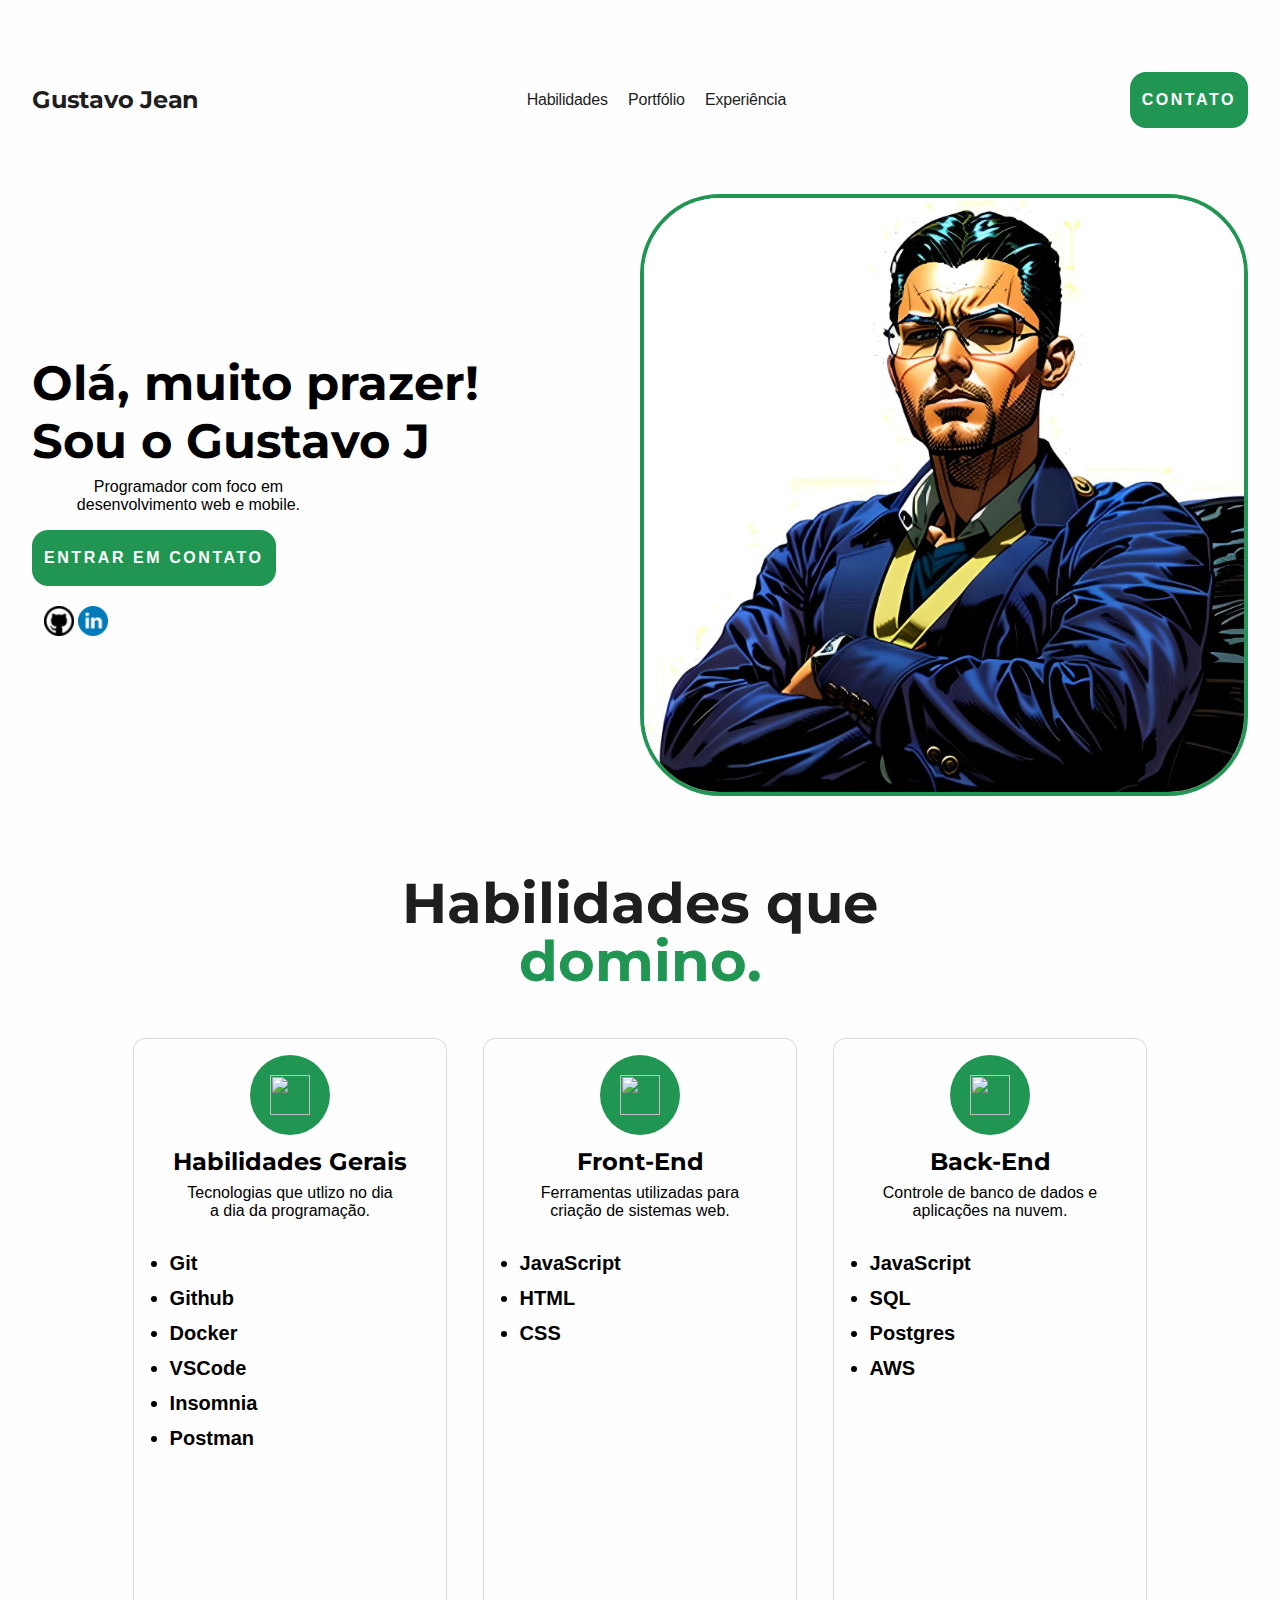
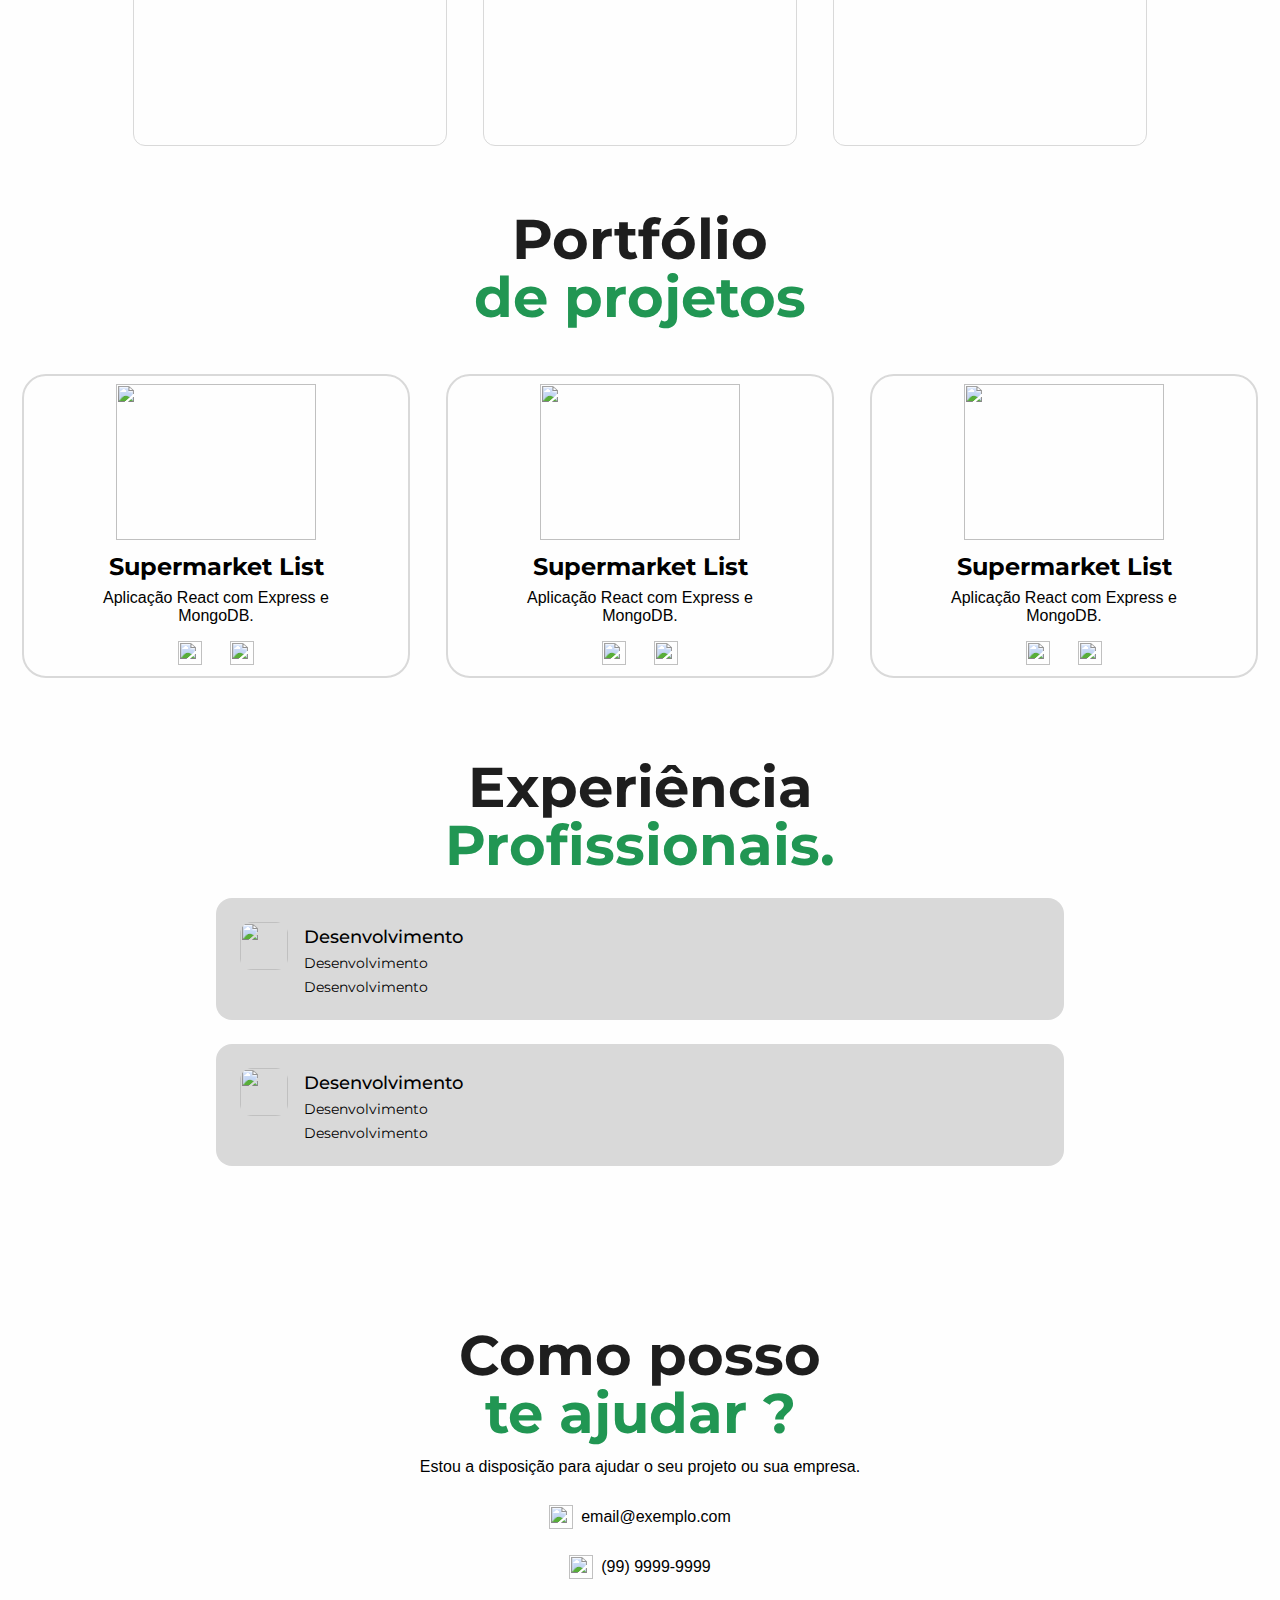
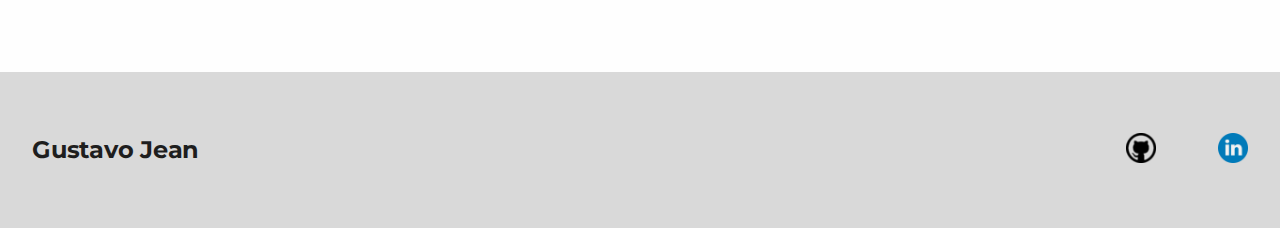
==== index.html @ ffa1d3eb "first commit" ====
<!DOCTYPE html>
<html>

<head>
  <title>Gustavo J</title>
  <link rel="stylesheet" href="style.css">

<body>
  <div class="root-container">
    <div class="content-container">
      <section class="section-hero">
        <div class="barra-navegacao">
          <h2 class="titulo-navegacao">Gustavo Jean</h2>
          <div>
            <a class="links-navegacao">Habilidades</a>
            <a class="links-navegacao">Portfólio</a>
            <a class="links-navegacao">Experiência</a>
          </div>
          <button>CONTATO</button>
        </div>
        <div class="hero-info">
          <div>
            <h1 class="hero-info-title">Olá, muito prazer!</br>Sou o Gustavo J</h1>
            <p class="card">
              Programador com foco em desenvolvimento web e mobile.
            </p>
            <button>ENTRAR EM CONTATO</button>
            <div class="hero-info-icons-container">
              <a>
                <img class="hero-info-icons-img" src="icons/github.png">
              </a>
              <a>
                <img class="hero-info-icons-img" src="icons/linkedin.png">
              </a>
            </div>
          </div>
          <div>
            <img class="hero-info-image" src="img/perfil.jpg" alt="perfil gustavo j">
          </div>
        </div>
      </section>
      <section class="section-abilities">
        <h2>Habilidades que</h2>
        <h2 class="h2-verde">domino.</h2>
        <div class="ability-cards-container">
          <div class="ability-card">
            <div class="ability-card-icon-container">
              <img class="ability-card-icon-img" src="" alt="">
            </div>
            <h5>Habilidades Gerais</h5>
            <p class="card">
              Tecnologias que utlizo no dia a dia da programação.
            </p>
            <ul class="ability-list">
              <li>Git</li>
              <li>Github</li>
              <li>Docker</li>
              <li>VSCode</li>
              <li>Insomnia</li>
              <li>Postman</li>
            </ul>
          </div>
          <div class="ability-card">
            <div class="ability-card-icon-container">
              <img class="ability-card-icon-img" src="" alt="">
            </div>
            <h5>Front-End </h5>
            <p class="card">
              Ferramentas utilizadas para criação de sistemas web.
            </p>
            <ul class="ability-list">
              <li>JavaScript</li>
              <li>HTML</li>
              <li>CSS</li>
            </ul>
          </div>
          <div class="ability-card">
            <div class="ability-card-icon-container">
              <img class="ability-card-icon-img" src="" alt="">
            </div>
            <h5>Back-End</h5>
            <p class="card">
              Controle de banco de dados e aplicações na nuvem.
            </p>
            <ul class="ability-list">
              <li>JavaScript</li>
              <li>SQL</li>
              <li>Postgres</li>
              <li>AWS</li>
            </ul>
          </div>
        </div>
      </section>
      <section class="section-portfolio">
        <h2>Portfólio</h2>
        <h2 class="h2-verde">de projetos</h2>
        <div class="section-portfolio-grid">
          <div class="section-portfolio-card">
            <img class="section-portfolio-img" src="" alt="">
            <h5>Supermarket List</h5>
            <p class="card">Aplicação React com Express e MongoDB.</p>
            <div class="section-portfolio-card-links">
              <a>
                <img class="section-portfolio-card-icon-image" src="" alt="">
              </a>
              <a>
                <img class="section-portfolio-card-icon-image" src="" alt="">
              </a>
            </div>
          </div>
          <div class="section-portfolio-card">
            <img class="section-portfolio-img" src="" alt="">
            <h5>Supermarket List</h5>
            <p class="card">Aplicação React com Express e MongoDB.</p>
            <div class="section-portfolio-card-links">
              <a>
                <img class="section-portfolio-card-icon-image" src="" alt="">
              </a>
              <a>
                <img class="section-portfolio-card-icon-image" src="" alt="">
              </a>
            </div>
          </div>
          <div class="section-portfolio-card">
            <img class="section-portfolio-img" src="" alt="">
            <h5>Supermarket List</h5>
            <p class="card">Aplicação React com Express e MongoDB.</p>
            <div class="section-portfolio-card-links">
              <a>
                <img class="section-portfolio-card-icon-image" src="" alt="">
              </a>
              <a>
                <img class="section-portfolio-card-icon-image" src="" alt="">
              </a>
            </div>
          </div>
        </div>
      </section>
      <section class="section-experiences">
        <h2>Experiência</h2>
        <h2 class="h2-verde">Profissionais.</h2>
        <div class="section-experiences-card">
          <img class="section-experiences-card-img " src="" alt="">
          <div class="section-experiences-card-text-container">
            <h6 class="section-experiences-card-title">Desenvolvimento</h6>
            <p class="section-experiences-card-subtitle">Desenvolvimento</p>
            <p class="section-experiences-card-subtitle">Desenvolvimento</p>
          </div>
        </div>
        <div class="section-experiences-card">
          <img class="section-experiences-card-img " src="" alt="">
          <div class="section-experiences-card-text-container">
            <h6 class="section-experiences-card-title">Desenvolvimento</h6>
            <p class="section-experiences-card-subtitle">Desenvolvimento</p>
            <p class="section-experiences-card-subtitle">Desenvolvimento</p>
          </div>
        </div>
      </section>
      <section class="section-contact">
        <h2>Como posso</h2>
        <h2 class="h2-verde">te ajudar ?</h2>
        <p>
          Estou a disposição para ajudar o seu projeto ou sua empresa.
        </p>
        <div class="section-contact-item">
          <img class="section-contact-item-icon"" src="" alt="">
        <p>email@exemplo.com</p>
        </div>
        <div class="section-contact-item">
          <img class="section-contact-item-icon"" src="" alt="">
        <p>(99) 9999-9999</p>
        </div>
      </section>
    </div>
  </div>
  <footer>
    <div class="footer-content">
      <h2 class="titulo-navegacao">Gustavo Jean</h2>
      <div class="footer-content-icons-container">
        <a>
          <img class="hero-info-icons-img" src="icons/github.png">
        </a>
        <a>
          <img class="hero-info-icons-img" src="icons/linkedin.png">
        </a>
      </div>
    </div>
  </footer>
</body>
</head>

</html>
---- style.css ----
@import url('https://fonts.googleapis.com/css2?family=Montserrat:wght@100;200;300;400;500;600;700;800&family=Poppins&family=Staatliches&display=swap');
@import url('https://fonts.googleapis.com/css2?family=Open+Sans:wght@300;400;500;600;700;800&display=swap');


body {
  font-family: 'Opens Sans', sans-serif;
  background-color: #fefefe;
  margin: 0px;
  padding: 0px;
  overflow-x: hidden;
}

h1 {
  font-family: 'Montserrat', sans-serif;
}

h2 {
  font-family: 'Montserrat', sans-serif;
  line-height: 58px;
  font-size: 56px;
  color: #1e1e1e;
  margin: 0px;
  padding: 0px;
}

h5 {
  font-family: 'Montserrat', sans-serif;
  font-weight: bold;
  font-size: 24px;
  margin: 0px;
}

li {
  font-size: 20px;
  margin-bottom: 12px;
  font-weight: bold;
}

button {
  height: 56px;
  border-radius: 16px;
  background-color: #219653;
  border-width: 0px;
  color: #fefefe;
  font-size: 16px;
  font-weight: bold;
  letter-spacing: 0.16rem;
  padding-left: 12px;
  padding-right: 12px;
  cursor: pointer;
}

p.card {
  font-size: 16px;
  margin-top: 8px;
  text-align: center;
  max-width: 70%;
}

footer {
  display: flex;
  width: 100vw;
  height: 156px;
  background-color: #d9d9d9;
  justify-content: center;
}

.h2-verde {
  color: #219653;
}

.root-container {
  flex-direction: column;
  display: flex;
  width: 100%;
  align-items: center;

}

.content-container {
  flex-direction: column;
  display: flex;
  width: 1216px;
  align-items: center;
  justify-content: flex-start;
}

.section-hero {
  display: flex;
  flex-direction: column;
  align-items: center;
  justify-content: flex-start;
  width: 100%;
  height: 90vh;

}

.barra-navegacao {
  display: flex;
  width: 1216px;
  height: 72px;
  flex-direction: row;
  align-items: center;
  justify-content: space-between;
  margin-top: 64px;
}

.titulo-navegacao {
  color: #1e1e1e;
  font-size: 24px;
  letter-spacing: -0.015rem;
  font-weight: bold;
}

.links-navegacao {
  color: #1e1e1e;
  font-size: 16px;
  letter-spacing: -0.015rem;
  margin-right: 16px;
  cursor: pointer;
}

.hero-info {
  display: flex;
  flex-direction: row;
  align-items: center;
  justify-content: space-between;
  width: 1216px;
  height: 594px;
  padding-top: 64px;
}

.hero-info-title {
  font-size: 48px;
  font-weight: bold;
  margin: 0px;
}

.hero-info-subtitle {
  font-size: 20px;
  line-height: 28px;
  max-width: 62%;
  margin-top: 16px;
}

.hero-info-image {
  height: 594px;
  width: 600px;
  border-radius: 80px;
  border-color: #219653;
  border-width: 4px;
  border-style: solid;
}

.hero-info-icons-container {
  flex-direction: row;
  width: 50%;
  align-items: baseline;
  padding-left: 12px;
  padding-top: 20px;
  justify-content: space-between;
}

.hero-info-icons-img {
  width: 30px;
  height: 30px;
  cursor: pointer;
}

.section-abilities {
  display: flex;
  flex-direction: column;
  align-items: center;
  justify-content: center;
  width: 100vw;
  padding-top: 64px;
  padding-bottom: 64px;
}

.ability-cards-container {
  display: grid;
  width: 100%;
  column-gap: 36px;
  grid-template-columns: auto auto auto;
  grid-template-rows: auto;
  justify-content: center;
  align-content: center;
  margin-top: 48px;
}

.ability-card {
  display: flex;
  flex-direction: column;
  justify-content: flex-start;
  align-items: center;
  width: 312px;
  height: 690px;
  border-width: 1px;
  border-color: #d9d9d9;
  border-radius: 12px;
  border-style: solid;
  padding-top: 16px;
}

.ability-card-icon-container {
  display: flex;
  align-items: center;
  justify-content: center;
  width: 80px;
  height: 80px;
  border-radius: 40px;
  background-color: #219653;
  margin-bottom: 12px;
}

.ability-card-icon-img {
  width: 40px;
  height: 40px;
}



.ability-list {
  width: 90%;
}

.section-portfolio {
  display: flex;
  width: 100%;
  flex-direction: column;
  align-items: center;
  justify-content: center;
}

.section-portfolio-grid {
  display: grid;
  width: 100%;
  column-gap: 36px;
  grid-template-columns: auto auto auto;
  grid-template-rows: auto;
  justify-content: center;
  align-content: center;
  margin-top: 48px;
}


.section-portfolio-card {
  display: flex;
  flex-direction: column;
  align-items: center;
  justify-content: center;
  width: 384px;
  height: 300px;
  border-width: 2px;
  border-color: #d9d9d9;
  border-style: solid;
  border-radius: 24px;
}

.section-portfolio-img {
  width: 200px;
  height: 156px;
  margin-bottom: 12px;
}

.section-portfolio-card-links {
  display: flex;
  flex-direction: row;
  width: 20%;
  align-items: baseline;
  justify-content: space-between;
}

.section-portfolio-card-icon-image {
  width: 24px;
  height: 24px;
}

.section-experiences {
  display: flex;
  flex-direction: column;
  align-items: center;
  justify-content: center;
  padding-top: 80px;
  padding-bottom: 80px;
  width: 100%;
}

.section-experiences-card {
  display: flex;
  flex-direction: row;
  align-items: flex-start;
  justify-content: flex-start;
  width: 800px;
  background-color: #d9d9d9;
  border-radius: 16px;
  margin-top: 24px;
  padding: 24px;
}

.section-experiences-card-img {
  width: 48px;
  height: 48px;
  border-radius: 12px;
}

.section-experiences-card-text-container {
  display: flex;
  flex-direction: column;
  align-items: flex-start;
  margin-left: 16px;
}

.section-experiences-card-title {
  font-family: 'Montserrat', sans-serif;
  font-size: 18px;
  font-weight: 500;
  margin: 4px 0px 0px 0px;
}

.section-experiences-card-subtitle {
  font-family: 'Montserrat', sans-serif;
  font-size: 14px;
  margin: 6px 0px 0px 0px;
}

.section-contact {
  display: flex;
  flex-direction: column;
  align-items: center;
  justify-content: center;
  padding-top: 80px;
  padding-bottom: 80px;
  width: 100%;
}

.section-contact-item {
  display: flex;
  flex-direction: row;
  align-items: center;
  justify-content: center;
}

.section-contact-item-icon {
  width: 24px;
  height: 24px;
  margin-right: 8px;
}

.footer-content {
  display: flex;
  flex-direction: row;
  width: 1216px;
  height: 100%;
  align-items: center;
  justify-content: space-between;
}

.footer-content-icons-container {
  display: flex;
  flex-direction: row;
  width: 10%;
  align-items: center;
  justify-content: space-between;
}
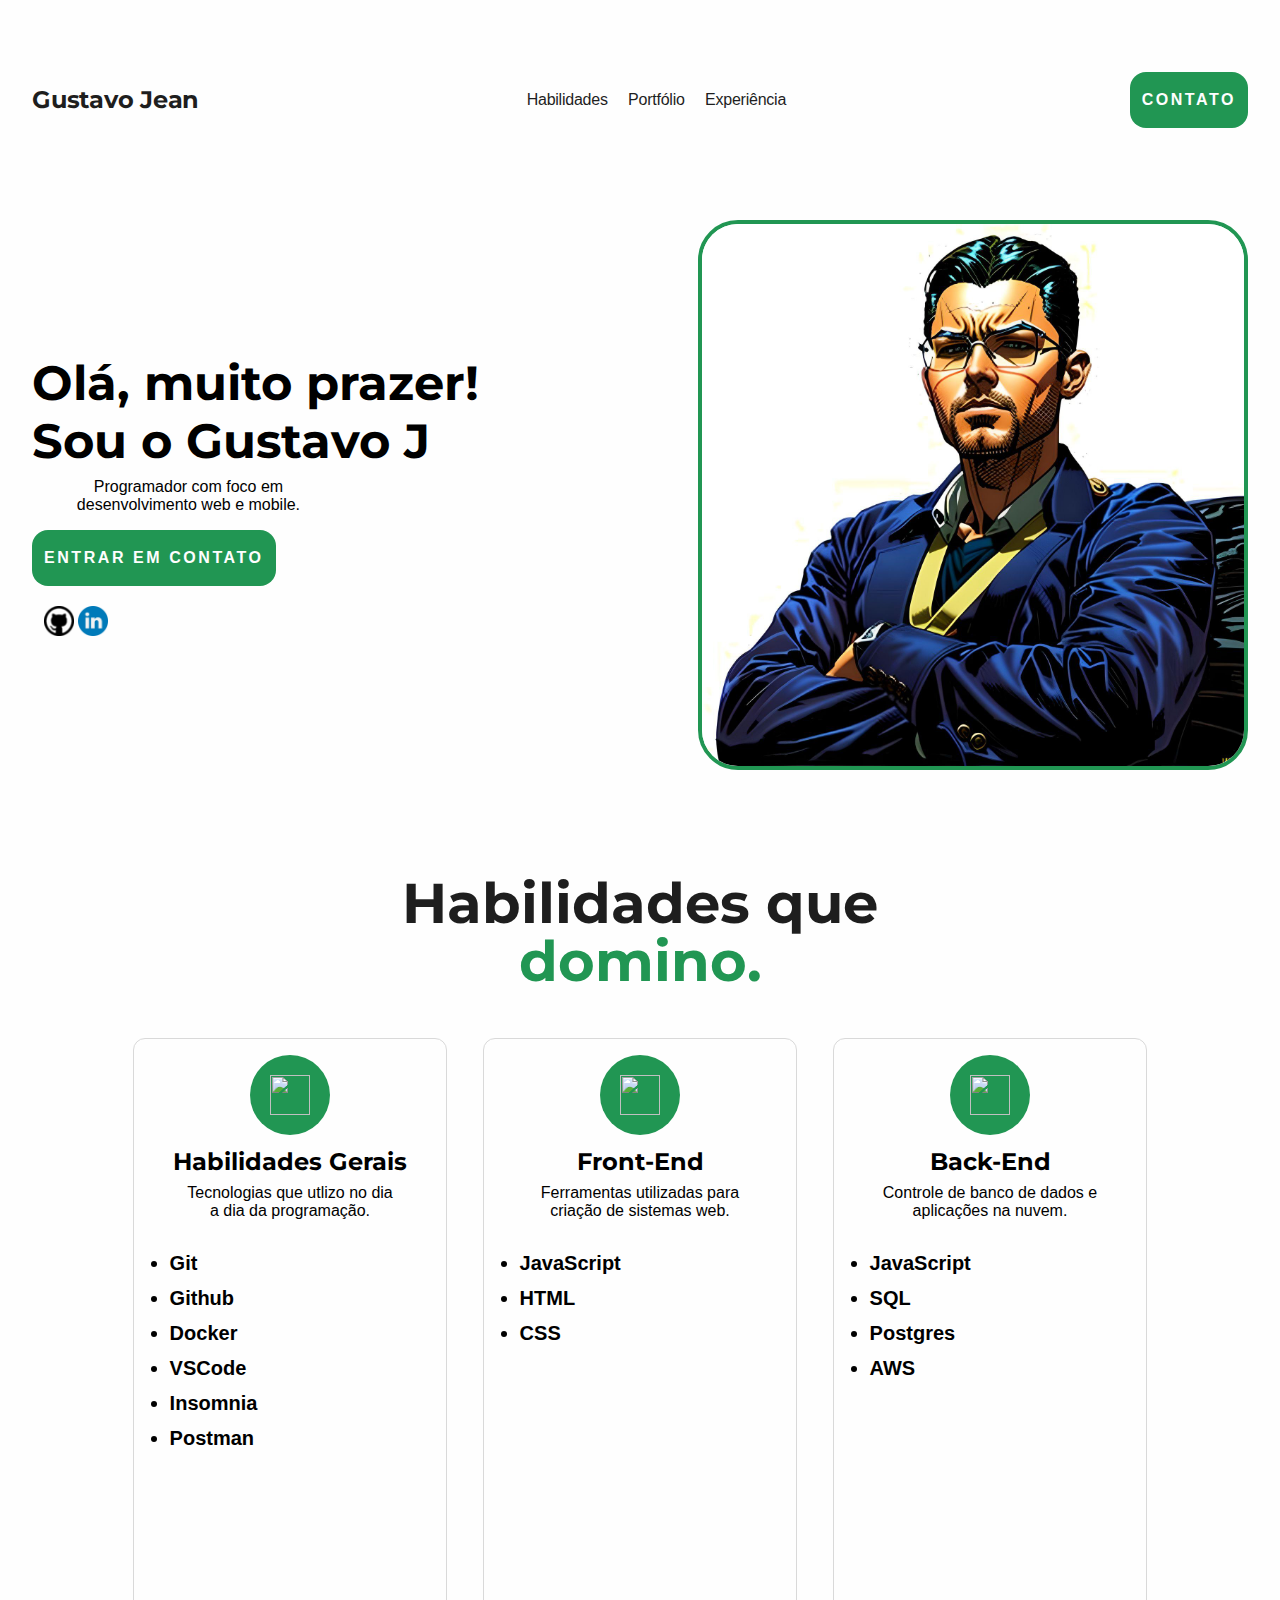
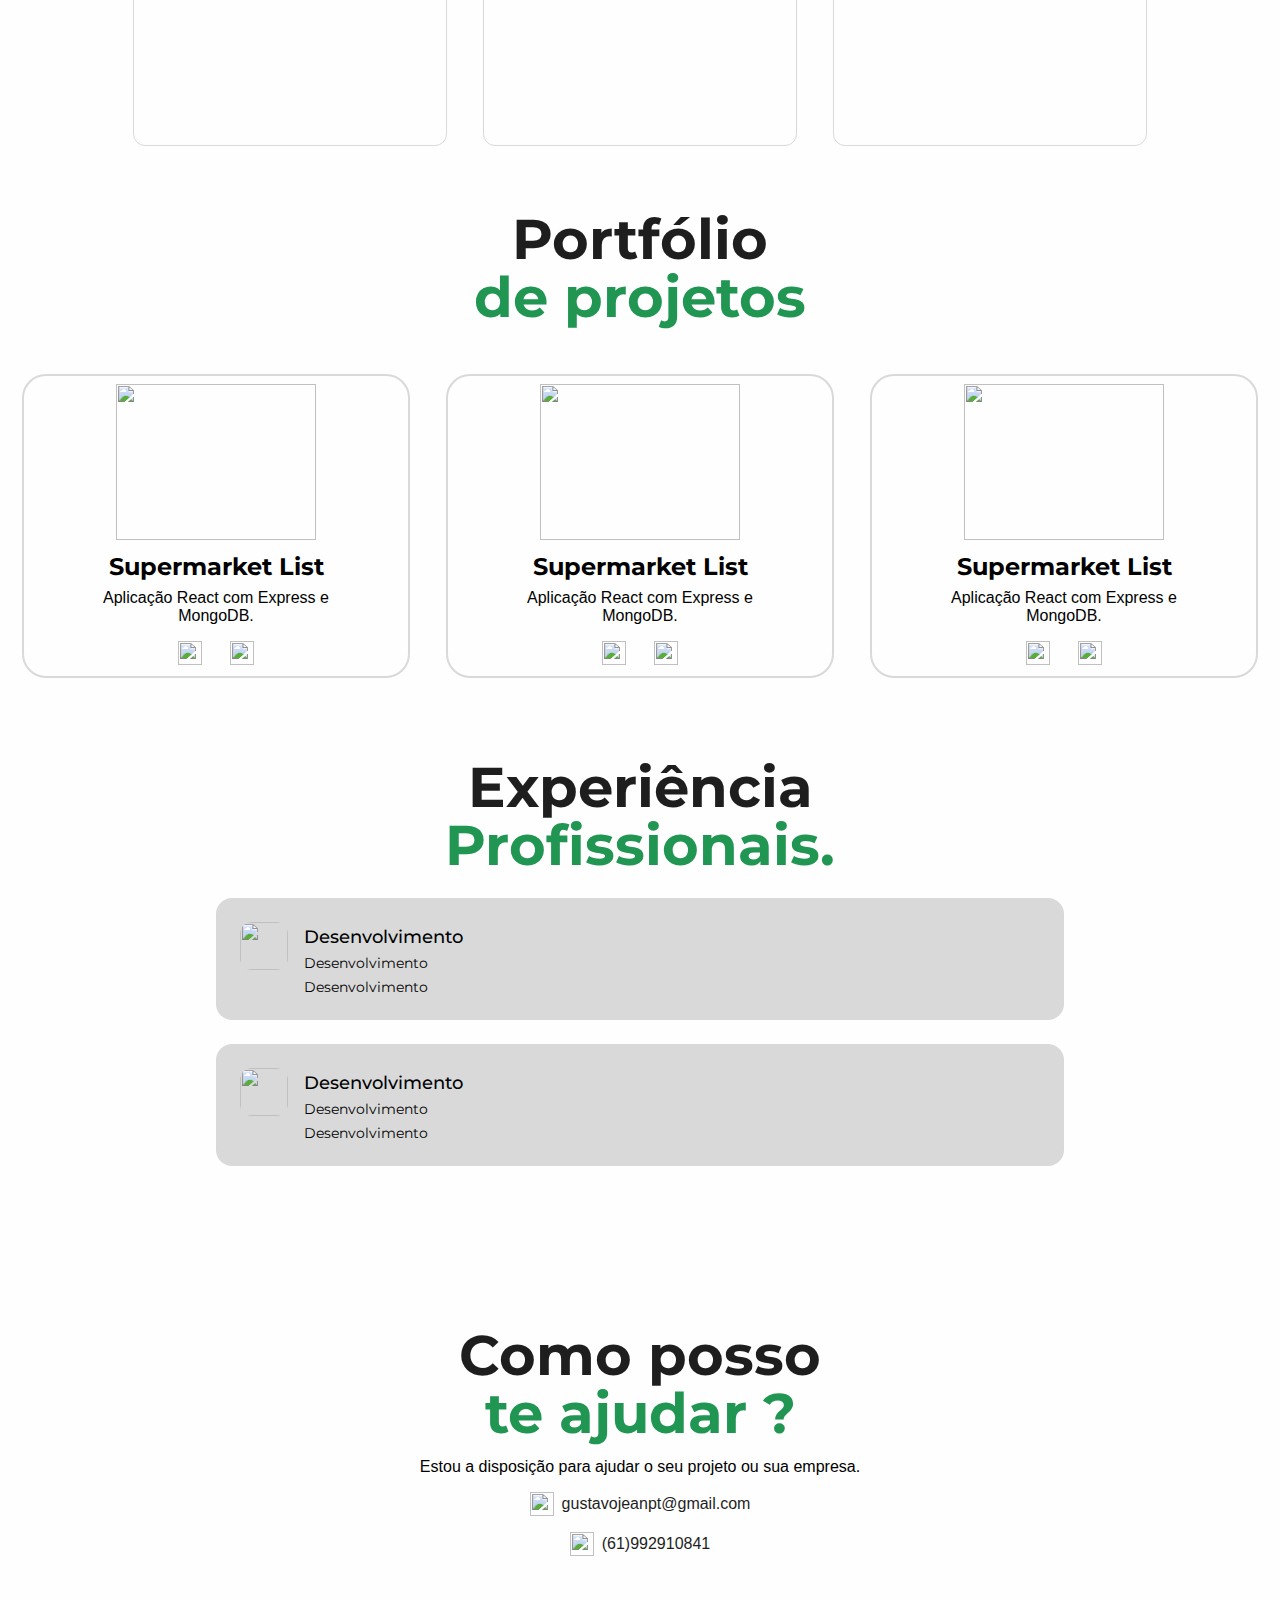
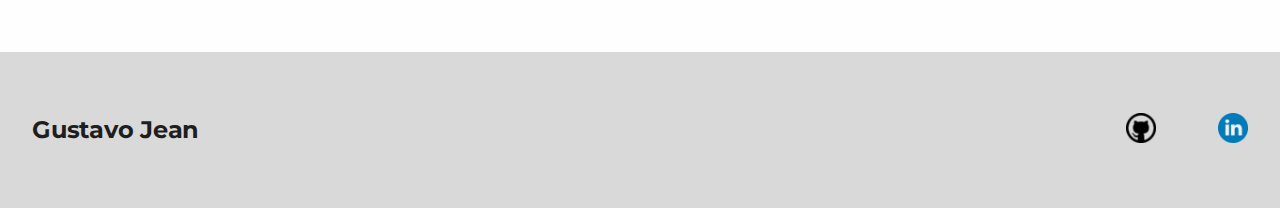
==== commit 0a69013b: "personalize site with my info link a tags" ====
--- a/index.html
+++ b/index.html
@@ -4,6 +4,7 @@
 <head>
   <title>Gustavo J</title>
   <link rel="stylesheet" href="style.css">
+  <script src="index.js"></script>
 
 <body>
   <div class="root-container">
@@ -12,11 +13,11 @@
         <div class="barra-navegacao">
           <h2 class="titulo-navegacao">Gustavo Jean</h2>
           <div>
-            <a class="links-navegacao">Habilidades</a>
-            <a class="links-navegacao">Portfólio</a>
-            <a class="links-navegacao">Experiência</a>
+            <a onclick="onClickHabilidades('section-abilities')" class="links-navegacao">Habilidades</a>
+            <a onclick="onClickHabilidades('section-portfolio')" class="links-navegacao">Portfólio</a>
+            <a onclick="onClickHabilidades('section-experiences')" class="links-navegacao">Experiência</a>
           </div>
-          <button>CONTATO</button>
+          <button onclick="onClickHabilidades('section-contact')">CONTATO</button>
         </div>
         <div class="hero-info">
           <div>
@@ -24,12 +25,12 @@
             <p class="card">
               Programador com foco em desenvolvimento web e mobile.
             </p>
-            <button>ENTRAR EM CONTATO</button>
+            <button onclick="onClickHabilidades('section-contact')">ENTRAR EM CONTATO</button>
             <div class="hero-info-icons-container">
-              <a>
+              <a onclick="onClickLink('https://github.com/Gustav-Smith')">
                 <img class="hero-info-icons-img" src="icons/github.png">
               </a>
-              <a>
+              <a onclick="onClickLink('https://www.linkedin.com/in/gustavo-jean-abb221186/')">
                 <img class="hero-info-icons-img" src="icons/linkedin.png">
               </a>
             </div>
@@ -39,7 +40,7 @@
           </div>
         </div>
       </section>
-      <section class="section-abilities">
+      <section class="section-abilities" id="section-abilities">
         <h2>Habilidades que</h2>
         <h2 class="h2-verde">domino.</h2>
         <div class="ability-cards-container">
@@ -91,7 +92,7 @@
           </div>
         </div>
       </section>
-      <section class="section-portfolio">
+      <section class="section-portfolio" id="section-portfolio">
         <h2>Portfólio</h2>
         <h2 class="h2-verde">de projetos</h2>
         <div class="section-portfolio-grid">
@@ -136,7 +137,7 @@
           </div>
         </div>
       </section>
-      <section class="section-experiences">
+      <section class="section-experiences" id="section-experiences">
         <h2>Experiência</h2>
         <h2 class="h2-verde">Profissionais.</h2>
         <div class="section-experiences-card">
@@ -156,7 +157,7 @@
           </div>
         </div>
       </section>
-      <section class="section-contact">
+      <section class="section-contact" id="section-contact">
         <h2>Como posso</h2>
         <h2 class="h2-verde">te ajudar ?</h2>
         <p>
@@ -164,28 +165,28 @@
         </p>
         <div class="section-contact-item">
           <img class="section-contact-item-icon"" src="" alt="">
-        <p>email@exemplo.com</p>
+        <a href="malito: gustavojeanpt@gmail.com">gustavojeanpt@gmail.com</a>
         </div>
-        <div class="section-contact-item">
+        <div class=" section-contact-item">
           <img class="section-contact-item-icon"" src="" alt="">
-        <p>(99) 9999-9999</p>
+        <a href="tel:(61)992910841">(61)992910841</a>
         </div>
       </section>
     </div>
   </div>
   <footer>
-    <div class="footer-content">
-      <h2 class="titulo-navegacao">Gustavo Jean</h2>
-      <div class="footer-content-icons-container">
-        <a>
-          <img class="hero-info-icons-img" src="icons/github.png">
-        </a>
-        <a>
-          <img class="hero-info-icons-img" src="icons/linkedin.png">
-        </a>
-      </div>
-    </div>
-  </footer>
+    <div class=" footer-content">
+          <h2 class="titulo-navegacao">Gustavo Jean</h2>
+          <div class="footer-content-icons-container">
+            <a onclick="onClickLink('https://github.com/Gustav-Smith')">
+              <img class="hero-info-icons-img" src="icons/github.png">
+            </a>
+            <a onclick="onClickLink('https://www.linkedin.com/in/gustavo-jean-abb221186/')">
+              <img class="hero-info-icons-img" src="icons/linkedin.png">
+            </a>
+          </div>
+        </div>
+        </footer>
 </body>
 </head>
 
--- a/style.css
+++ b/style.css
@@ -1,6 +1,9 @@
 @import url('https://fonts.googleapis.com/css2?family=Montserrat:wght@100;200;300;400;500;600;700;800&family=Poppins&family=Staatliches&display=swap');
 @import url('https://fonts.googleapis.com/css2?family=Open+Sans:wght@300;400;500;600;700;800&display=swap');
 
+* {
+  text-decoration: none;
+}
 
 body {
   font-family: 'Opens Sans', sans-serif;
@@ -34,6 +37,10 @@
   font-size: 20px;
   margin-bottom: 12px;
   font-weight: bold;
+}
+
+a{
+  color: #1e1e1e;
 }
 
 button {
@@ -144,9 +151,9 @@
 }
 
 .hero-info-image {
-  height: 594px;
-  width: 600px;
-  border-radius: 80px;
+  height: 100%;
+  width: 542px;
+  border-radius: 40px;
   border-color: #219653;
   border-width: 4px;
   border-style: solid;
@@ -154,7 +161,7 @@
 
 .hero-info-icons-container {
   flex-direction: row;
-  width: 50%;
+  width: 20%;
   align-items: baseline;
   padding-left: 12px;
   padding-top: 20px;
@@ -339,6 +346,7 @@
   flex-direction: row;
   align-items: center;
   justify-content: center;
+  margin-bottom: 16px;
 }
 
 .section-contact-item-icon {
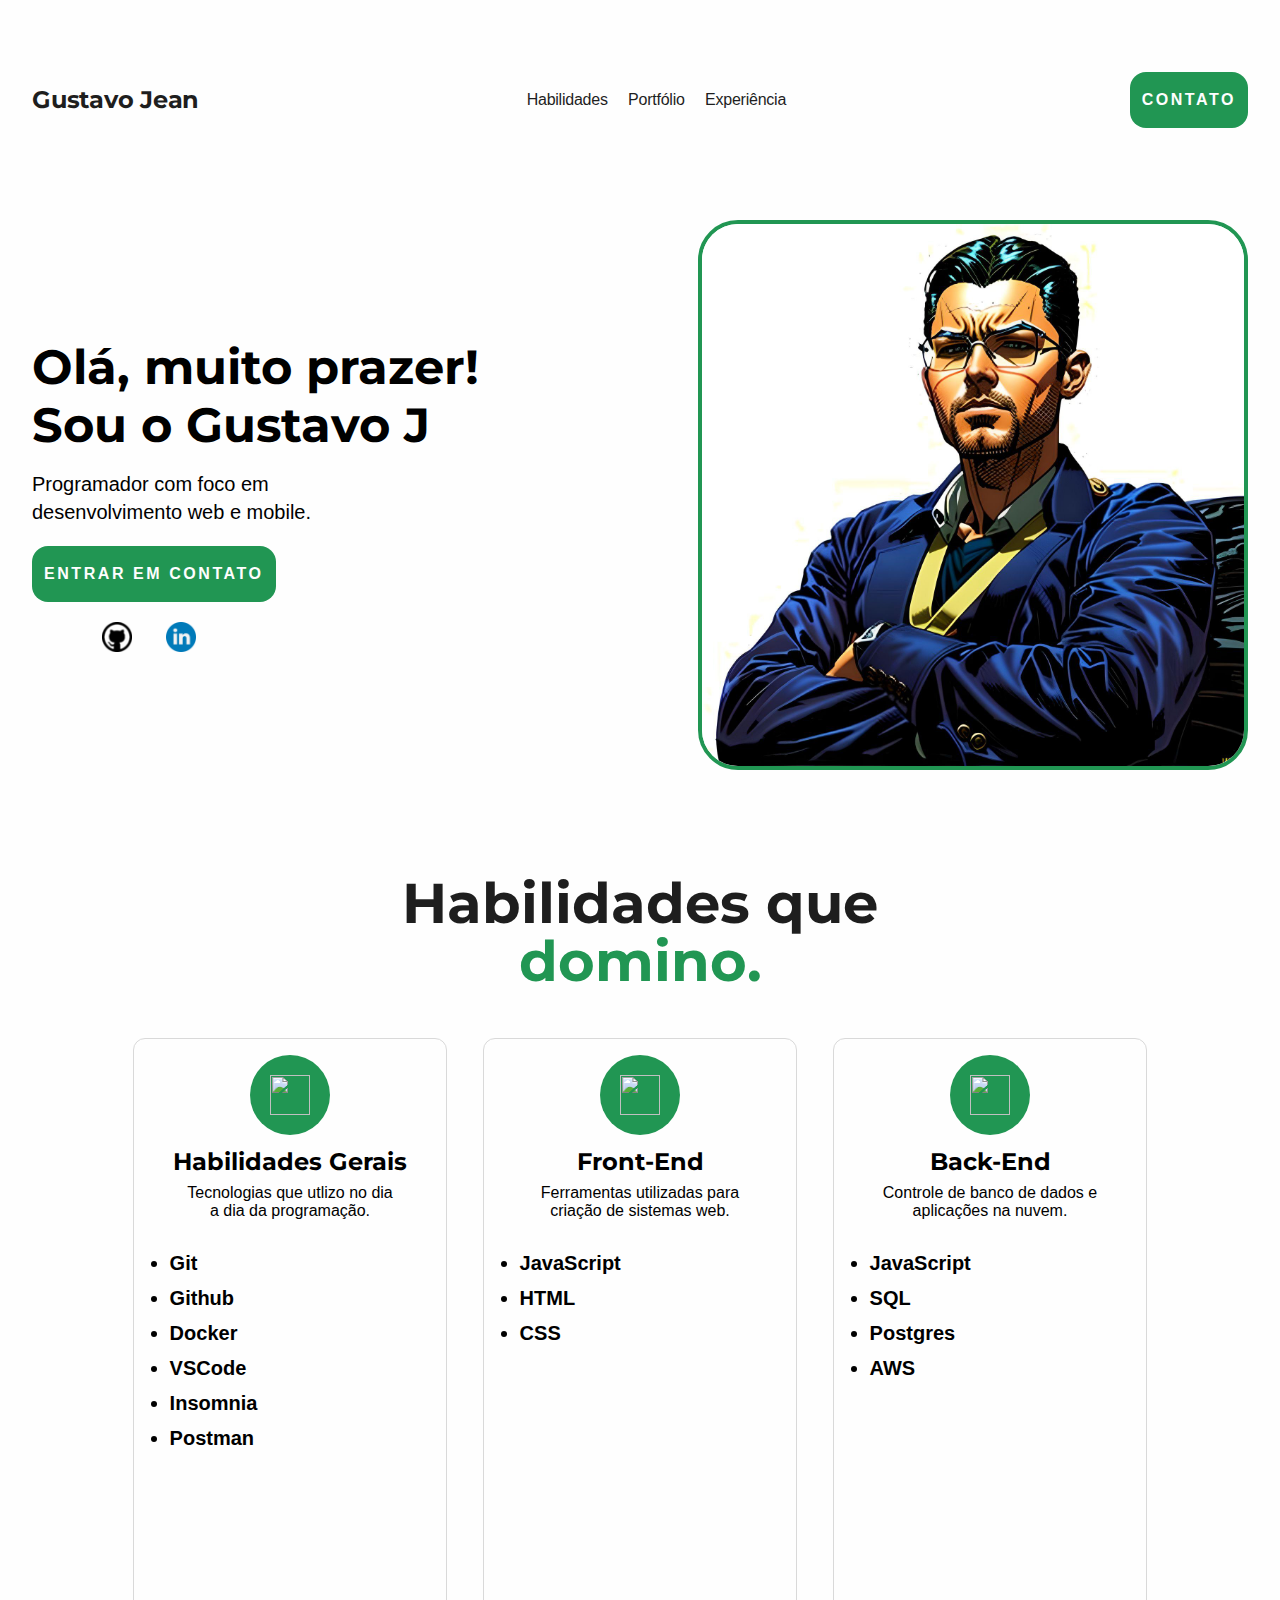
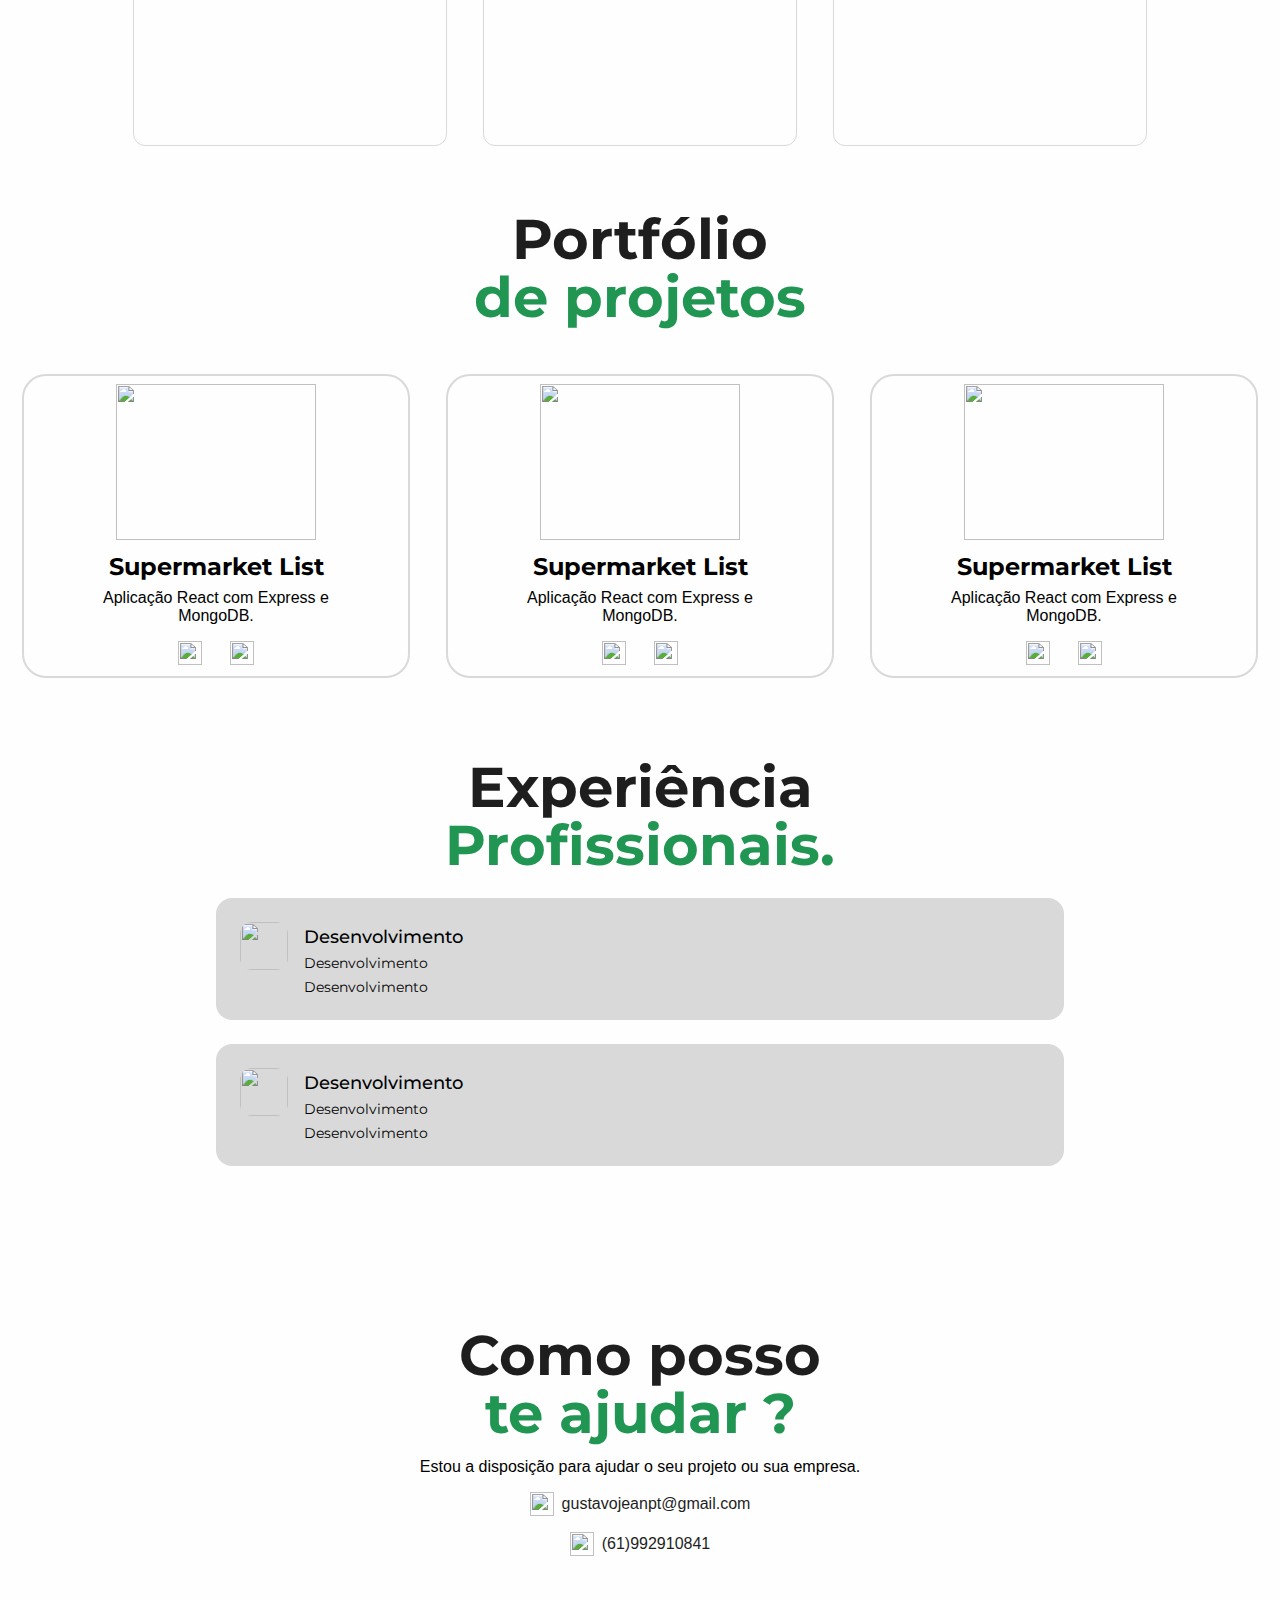
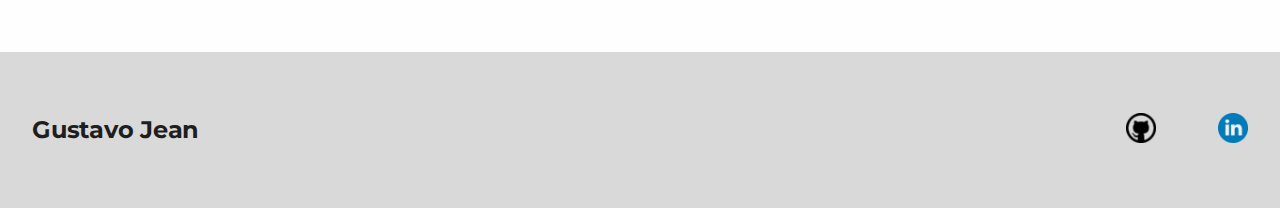
==== commit 3a7865d3: "feat: initial mobile media query implement" ====
--- a/index.html
+++ b/index.html
@@ -4,6 +4,7 @@
 <head>
   <title>Gustavo J</title>
   <link rel="stylesheet" href="style.css">
+  <link rel="stylesheet" href="mobile.css">
   <script src="index.js"></script>
 
 <body>
@@ -20,9 +21,9 @@
           <button onclick="onClickHabilidades('section-contact')">CONTATO</button>
         </div>
         <div class="hero-info">
-          <div>
+          <div class="hero-info-text-container">
             <h1 class="hero-info-title">Olá, muito prazer!</br>Sou o Gustavo J</h1>
-            <p class="card">
+            <p class="hero-info-subtitle">
               Programador com foco em desenvolvimento web e mobile.
             </p>
             <button onclick="onClickHabilidades('section-contact')">ENTRAR EM CONTATO</button>
--- a/style.css
+++ b/style.css
@@ -39,7 +39,7 @@
   font-weight: bold;
 }
 
-a{
+a {
   color: #1e1e1e;
 }
 
@@ -160,10 +160,10 @@
 }
 
 .hero-info-icons-container {
-  flex-direction: row;
-  width: 20%;
+  display: flex;
+  width: 18%;
   align-items: baseline;
-  padding-left: 12px;
+  padding-left: 70px;
   padding-top: 20px;
   justify-content: space-between;
 }
@@ -370,4 +370,5 @@
   width: 10%;
   align-items: center;
   justify-content: space-between;
-}+}
+
--- a/mobile.css
+++ b/mobile.css
@@ -0,0 +1,100 @@
+@media only screen and (max-device-width: 450px) {
+  h1 {
+    text-align: center;
+  }
+
+  button {
+    height: 80px;
+    font-size: 24px;
+    font-weight: bold;
+    padding-left: 12px;
+    padding-right: 12px;
+  }
+
+  .content-container {
+    width: 96vw;
+    max-width: 96vw;
+  }
+
+  .barra-navegacao {
+    width: 100%;
+    margin-top: 24px;
+  }
+
+  .titulo-navegacao {
+    font-size: 32px;
+  }
+
+  .links-navegacao {
+    display: none;
+  }
+
+  .section-hero {
+    height: 54vh;
+  }
+
+  .hero-info-title {
+    font-size: 56px;
+    margin-top: 12px;
+  }
+
+  .hero-info-subtitle {
+    font-size: 32px;
+    line-height: 36px;
+    max-width: 70%;
+    margin-bottom: 40px ;
+  }
+
+  .hero-info-text-container {
+    display: flex;
+    flex-direction: column;
+    align-items: center;
+    justify-content: center;
+    text-align: center;
+    width: 100%;
+    margin-bottom: 24px;
+  }
+
+  .hero-info {
+    width: 100%;
+    flex-direction: column-reverse;
+    align-items: center;
+    justify-content: center;
+    margin-top: 156px;
+  }
+
+  .hero-info-image {
+    width: 390px;
+  }
+
+  .ability-cards-container {
+    row-gap: 36px;
+    grid-template-columns: auto;
+    margin-top: 12px;
+  }
+
+  .section-portfolio-grid {
+    row-gap: 36px;
+    grid-template-columns: auto;
+    margin-top: 24px;
+  }
+
+  .section-experiences-card {
+    width: 90vw;
+  }
+
+  .footer-content{
+    width: 100%;
+  }
+
+  .hero-info-icons-img {
+    width: 56px;
+    height: 56px;
+  }
+
+  .hero-info-icons-container {
+    padding-right: 50px;
+    margin-top: 40px;
+    width: 25%;
+  }
+}